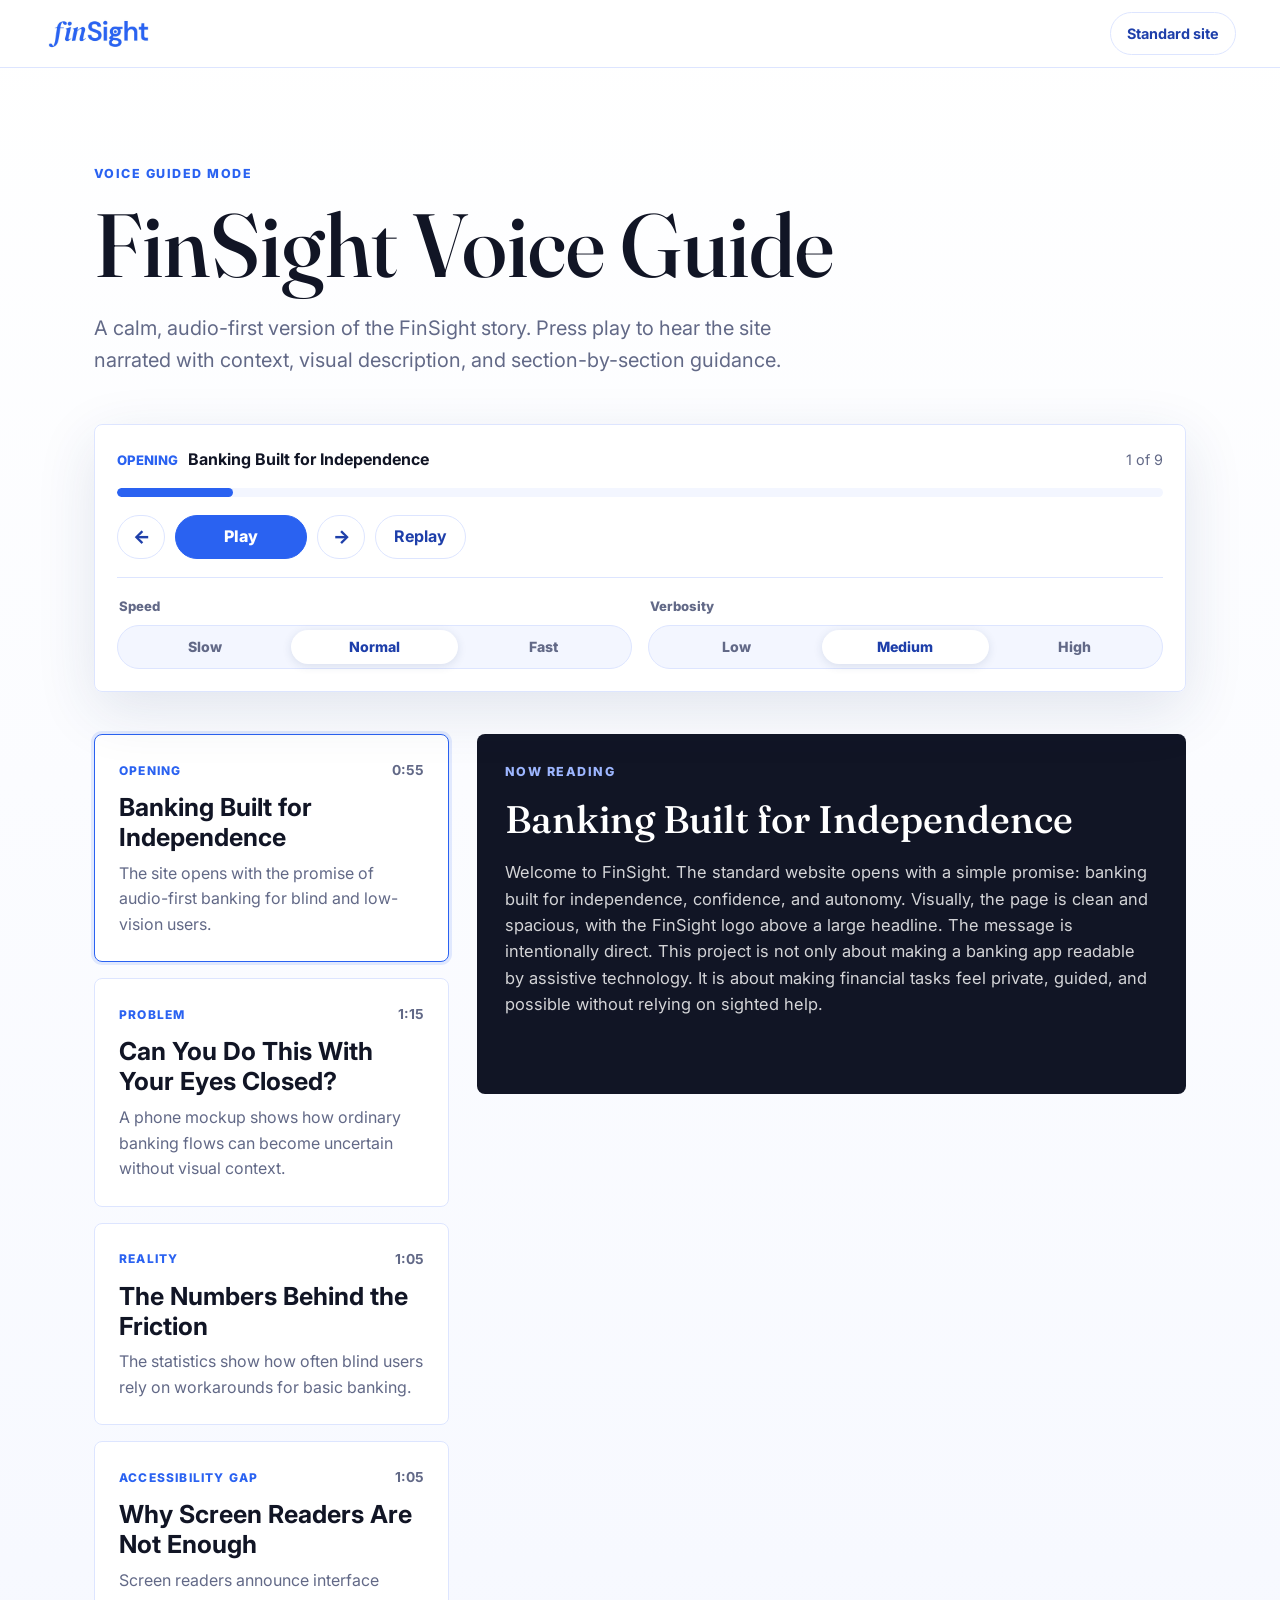
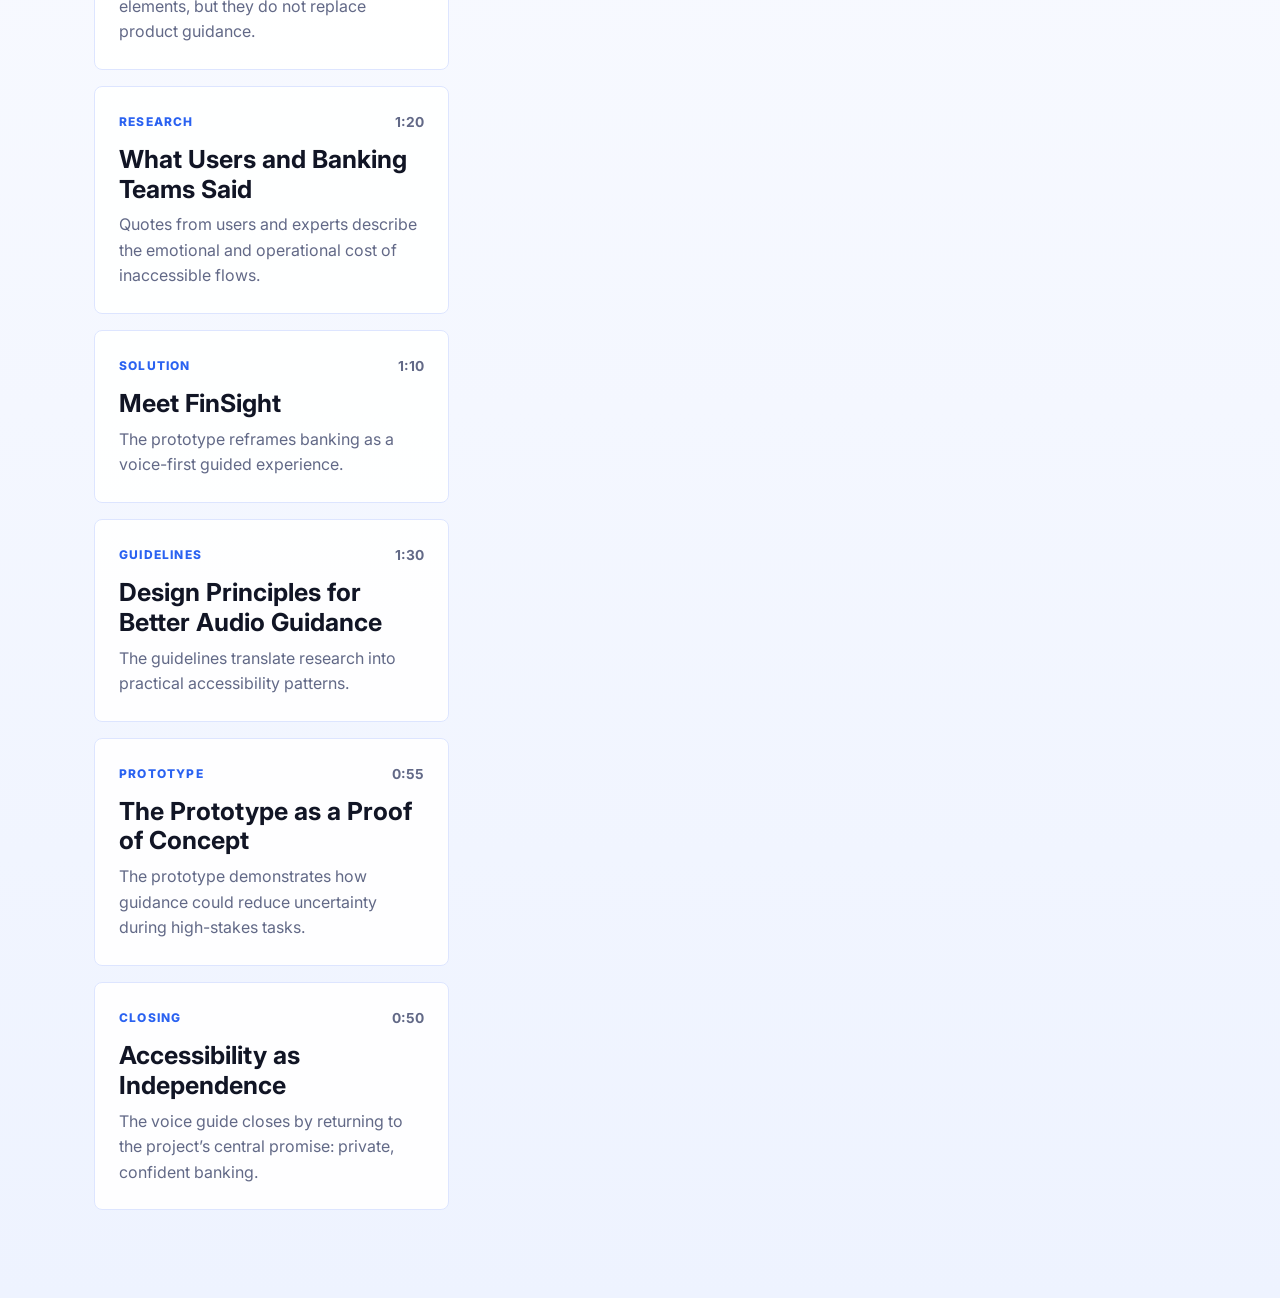
==== voice.html @ aa43a0c4 "Change layout" ====
<!DOCTYPE html>
<html lang="en">
<head>
  <meta charset="UTF-8" />
  <meta name="viewport" content="width=device-width, initial-scale=1.0" />
  <title>FinSight Voice Guide</title>
  <link rel="preconnect" href="https://fonts.googleapis.com">
  <link rel="preconnect" href="https://fonts.gstatic.com" crossorigin>
  <link href="https://fonts.googleapis.com/css2?family=Fraunces:wght@500&family=Inter:wght@400;500;600;700;800&display=swap" rel="stylesheet">
  <link rel="stylesheet" href="voice.css" />
</head>
<body>
  <a class="skip-link" href="#voice-sections">Skip to sections</a>

  <header class="voice-topbar">
    <a class="voice-brand" href="index.html" aria-label="FinSight standard site">
      <img src="assets/logo.jpeg" alt="FinSight" class="voice-logo" />
    </a>
    <a class="standard-link" href="index.html" data-action-label="exit">Standard site</a>
  </header>

  <main class="voice-page">
    <section class="voice-hero" aria-labelledby="voice-title">
      <p class="voice-eyebrow" id="voice-eyebrow"></p>
      <h1 id="voice-title"></h1>
      <p class="voice-intro" id="voice-intro"></p>
    </section>

    <section class="player-shell" aria-label="Voice guide player">
      <div class="player-status" aria-live="polite">
        <span id="status-kicker"></span>
        <strong id="status-title"></strong>
        <span id="status-progress"></span>
      </div>

      <div class="progress-track" aria-hidden="true">
        <div class="progress-fill" id="progress-fill"></div>
      </div>

      <div class="player-controls" id="player-controls" aria-label="Voice guide controls">
        <button class="icon-button" type="button" id="previous-button" aria-label="Previous section" title="Previous section">
          <span aria-hidden="true">←</span>
        </button>
        <button class="primary-button" type="button" id="play-button">
          <span id="play-label">Play</span>
        </button>
        <button class="icon-button" type="button" id="next-button" aria-label="Next section" title="Next section">
          <span aria-hidden="true">→</span>
        </button>
        <button class="text-button" type="button" id="replay-button">Replay</button>
      </div>

      <div class="voice-settings" aria-label="Voice settings">
        <fieldset class="setting-group">
          <legend id="speed-label">Speed</legend>
          <div class="segmented-control" id="speed-control"></div>
        </fieldset>
        <fieldset class="setting-group">
          <legend id="verbosity-label">Verbosity</legend>
          <div class="segmented-control" id="verbosity-control"></div>
        </fieldset>
      </div>

      <p class="speech-warning" id="speech-warning" hidden></p>
    </section>

    <section class="reader-layout" aria-label="Voice guided content">
      <div class="section-list" id="voice-sections" aria-label="Voice guide sections"></div>

      <aside class="transcript-panel" aria-labelledby="transcript-heading">
        <p class="panel-label">Now Reading</p>
        <h2 id="transcript-heading"></h2>
        <p class="transcript-text" id="transcript-text"></p>
      </aside>
    </section>
  </main>

  <script src="./content.js?v=2"></script>
  <script src="./voice.js?v=1"></script>
</body>
</html>
---- voice.css ----
:root {
  --blue: #2A62F1;
  --blue-dark: #1E3FAA;
  --ink: #111525;
  --text: #252945;
  --muted: #626987;
  --quiet: #F3F6FF;
  --panel: #FFFFFF;
  --border: #DDE5FF;
  --focus: #0A7CFF;
  --shadow: 0 18px 60px rgba(31, 54, 105, 0.12);
  --font-display: 'Fraunces', Georgia, serif;
  --font-sans: 'Inter', system-ui, sans-serif;
  --nav-h: 68px;
}

*, *::before, *::after { box-sizing: border-box; }

html { scroll-behavior: smooth; }

body {
  margin: 0;
  background: linear-gradient(180deg, #FFFFFF 0%, #F7F9FF 54%, #EEF3FF 100%);
  color: var(--text);
  font-family: var(--font-sans);
  line-height: 1.6;
}

button,
a {
  font: inherit;
}

button:focus-visible,
a:focus-visible {
  outline: 3px solid var(--focus);
  outline-offset: 4px;
}

.skip-link {
  background: var(--ink);
  color: #fff;
  left: 24px;
  padding: 10px 14px;
  position: fixed;
  top: 14px;
  transform: translateY(-150%);
  z-index: 100;
}

.skip-link:focus {
  transform: translateY(0);
}

.voice-topbar {
  align-items: center;
  background: rgba(255, 255, 255, 0.92);
  border-bottom: 1px solid var(--border);
  display: flex;
  height: var(--nav-h);
  justify-content: space-between;
  left: 0;
  padding: 0 44px;
  position: sticky;
  right: 0;
  top: 0;
  z-index: 20;
}

.voice-brand {
  align-items: center;
  display: inline-flex;
}

.voice-logo {
  height: 34px;
  width: auto;
}

.standard-link {
  border: 1px solid var(--border);
  border-radius: 999px;
  color: var(--blue-dark);
  font-size: 0.9rem;
  font-weight: 700;
  padding: 9px 16px;
  text-decoration: none;
}

.voice-page {
  margin: 0 auto;
  max-width: 1180px;
  padding: 60px 44px 88px;
}

.voice-hero {
  max-width: 790px;
  padding: 36px 0 30px;
}

.voice-eyebrow,
.panel-label {
  color: var(--blue);
  font-size: 0.78rem;
  font-weight: 800;
  letter-spacing: 0.12em;
  margin: 0 0 16px;
  text-transform: uppercase;
}

.voice-hero h1 {
  color: var(--ink);
  font-family: var(--font-display);
  font-size: clamp(2.7rem, 7vw, 5.7rem);
  font-weight: 500;
  letter-spacing: 0;
  line-height: 1;
  margin: 0 0 22px;
}

.voice-intro {
  color: var(--muted);
  font-size: clamp(1.05rem, 2vw, 1.25rem);
  margin: 0;
  max-width: 720px;
}

.player-shell {
  background: rgba(255, 255, 255, 0.96);
  border: 1px solid var(--border);
  border-radius: 8px;
  box-shadow: var(--shadow);
  margin: 18px 0 42px;
  padding: 22px;
  position: sticky;
  top: calc(var(--nav-h) + 18px);
  z-index: 10;
}

.player-status {
  align-items: baseline;
  display: flex;
  flex-wrap: wrap;
  gap: 10px;
  margin-bottom: 16px;
}

.player-status span:first-child {
  color: var(--blue);
  font-size: 0.82rem;
  font-weight: 800;
  text-transform: uppercase;
}

.player-status strong {
  color: var(--ink);
  font-size: 1rem;
}

#status-progress {
  color: var(--muted);
  font-size: 0.9rem;
  margin-left: auto;
}

.progress-track {
  background: var(--quiet);
  border-radius: 999px;
  height: 9px;
  overflow: hidden;
}

.progress-fill {
  background: var(--blue);
  border-radius: inherit;
  height: 100%;
  transition: width 0.25s ease;
  width: 0;
}

.player-controls {
  align-items: center;
  display: flex;
  flex-wrap: wrap;
  gap: 10px;
  margin-top: 18px;
}

.voice-settings {
  border-top: 1px solid var(--border);
  display: grid;
  gap: 16px;
  grid-template-columns: repeat(2, minmax(0, 1fr));
  margin-top: 18px;
  padding-top: 18px;
}

.setting-group {
  border: 0;
  margin: 0;
  min-width: 0;
  padding: 0;
}

.setting-group legend {
  color: var(--muted);
  font-size: 0.82rem;
  font-weight: 800;
  margin-bottom: 8px;
}

.segmented-control {
  background: var(--quiet);
  border: 1px solid var(--border);
  border-radius: 999px;
  display: grid;
  gap: 3px;
  grid-template-columns: repeat(3, minmax(0, 1fr));
  padding: 4px;
}

.segment-button {
  background: transparent;
  border: 0;
  border-radius: 999px;
  color: var(--muted);
  cursor: pointer;
  font-size: 0.88rem;
  font-weight: 800;
  min-height: 34px;
  padding: 0 10px;
}

.segment-button.is-active {
  background: #fff;
  box-shadow: 0 2px 10px rgba(31, 54, 105, 0.12);
  color: var(--blue-dark);
}

.icon-button,
.primary-button,
.text-button {
  border: 1px solid var(--border);
  border-radius: 999px;
  cursor: pointer;
  min-height: 44px;
}

.icon-button:disabled,
.primary-button:disabled,
.text-button:disabled {
  cursor: not-allowed;
  opacity: 0.55;
}

.icon-button {
  align-items: center;
  background: var(--panel);
  color: var(--blue-dark);
  display: inline-flex;
  font-size: 1.15rem;
  font-weight: 800;
  justify-content: center;
  width: 48px;
}

.primary-button {
  background: var(--blue);
  border-color: var(--blue);
  color: #fff;
  font-weight: 800;
  min-width: 132px;
  padding: 0 28px;
}

.text-button {
  background: var(--panel);
  color: var(--blue-dark);
  font-weight: 700;
  padding: 0 18px;
}

.speech-warning {
  background: #FFF8E8;
  border: 1px solid #F1D189;
  border-radius: 8px;
  color: #694B00;
  margin: 16px 0 0;
  padding: 12px 14px;
}

.reader-layout {
  align-items: start;
  display: grid;
  gap: 28px;
  grid-template-columns: minmax(280px, 1fr) minmax(0, 2fr);
}

.transcript-panel {
  background: var(--ink);
  border-radius: 8px;
  color: #fff;
  min-height: 360px;
  padding: 28px;
  position: sticky;
  top: calc(var(--nav-h) + 190px);
}

.transcript-panel .panel-label {
  color: #9DB6FF;
}

.transcript-panel h2 {
  font-family: var(--font-display);
  font-size: clamp(1.7rem, 3vw, 2.4rem);
  font-weight: 500;
  letter-spacing: 0;
  line-height: 1.12;
  margin: 0 0 18px;
}

.transcript-text {
  color: rgba(255, 255, 255, 0.82);
  font-size: 1.03rem;
  margin: 0;
}

.section-list {
  display: grid;
  gap: 16px;
  position: sticky;
  top: calc(var(--nav-h) + 190px);
}

.voice-section-card {
  background: rgba(255, 255, 255, 0.9);
  border: 1px solid var(--border);
  border-radius: 8px;
  cursor: pointer;
  padding: 24px;
  text-align: left;
  transition: background 0.2s ease, border-color 0.2s ease, box-shadow 0.2s ease, transform 0.2s ease;
  width: 100%;
}

.voice-section-card:hover {
  border-color: rgba(42, 98, 241, 0.5);
  transform: translateY(-1px);
}

.voice-section-card.is-active {
  background: #fff;
  border-color: var(--blue);
  box-shadow: 0 0 0 3px rgba(42, 98, 241, 0.12);
}

.section-card-top {
  align-items: center;
  display: flex;
  gap: 12px;
  justify-content: space-between;
  margin-bottom: 12px;
}

.section-kicker {
  color: var(--blue);
  font-size: 0.75rem;
  font-weight: 800;
  letter-spacing: 0.1em;
  text-transform: uppercase;
}

.section-duration {
  color: var(--muted);
  font-size: 0.86rem;
  font-weight: 700;
}

.voice-section-card h3 {
  color: var(--ink);
  font-size: clamp(1.25rem, 2vw, 1.55rem);
  line-height: 1.2;
  margin: 0 0 8px;
}

.voice-section-card p {
  color: var(--muted);
  font-size: 1rem;
  margin: 0;
}

@media (max-width: 880px) {
  .voice-topbar {
    padding: 0 22px;
  }

  .voice-page {
    padding: 36px 22px 70px;
  }

  .player-shell,
  .section-list,
  .transcript-panel {
    position: static;
  }

  .reader-layout {
    grid-template-columns: 1fr;
  }

  .transcript-panel {
    order: -1;
  }
}

@media (max-width: 560px) {
  .standard-link {
    font-size: 0.82rem;
    padding: 8px 12px;
  }

  .player-controls {
    display: grid;
    grid-template-columns: 48px 1fr 48px;
  }

  .text-button {
    grid-column: 1 / -1;
  }

  .voice-settings {
    grid-template-columns: 1fr;
  }
}

@media (prefers-reduced-motion: reduce) {
  *,
  *::before,
  *::after {
    animation-duration: 0.01ms !important;
    scroll-behavior: auto !important;
    transition-duration: 0.01ms !important;
  }
}
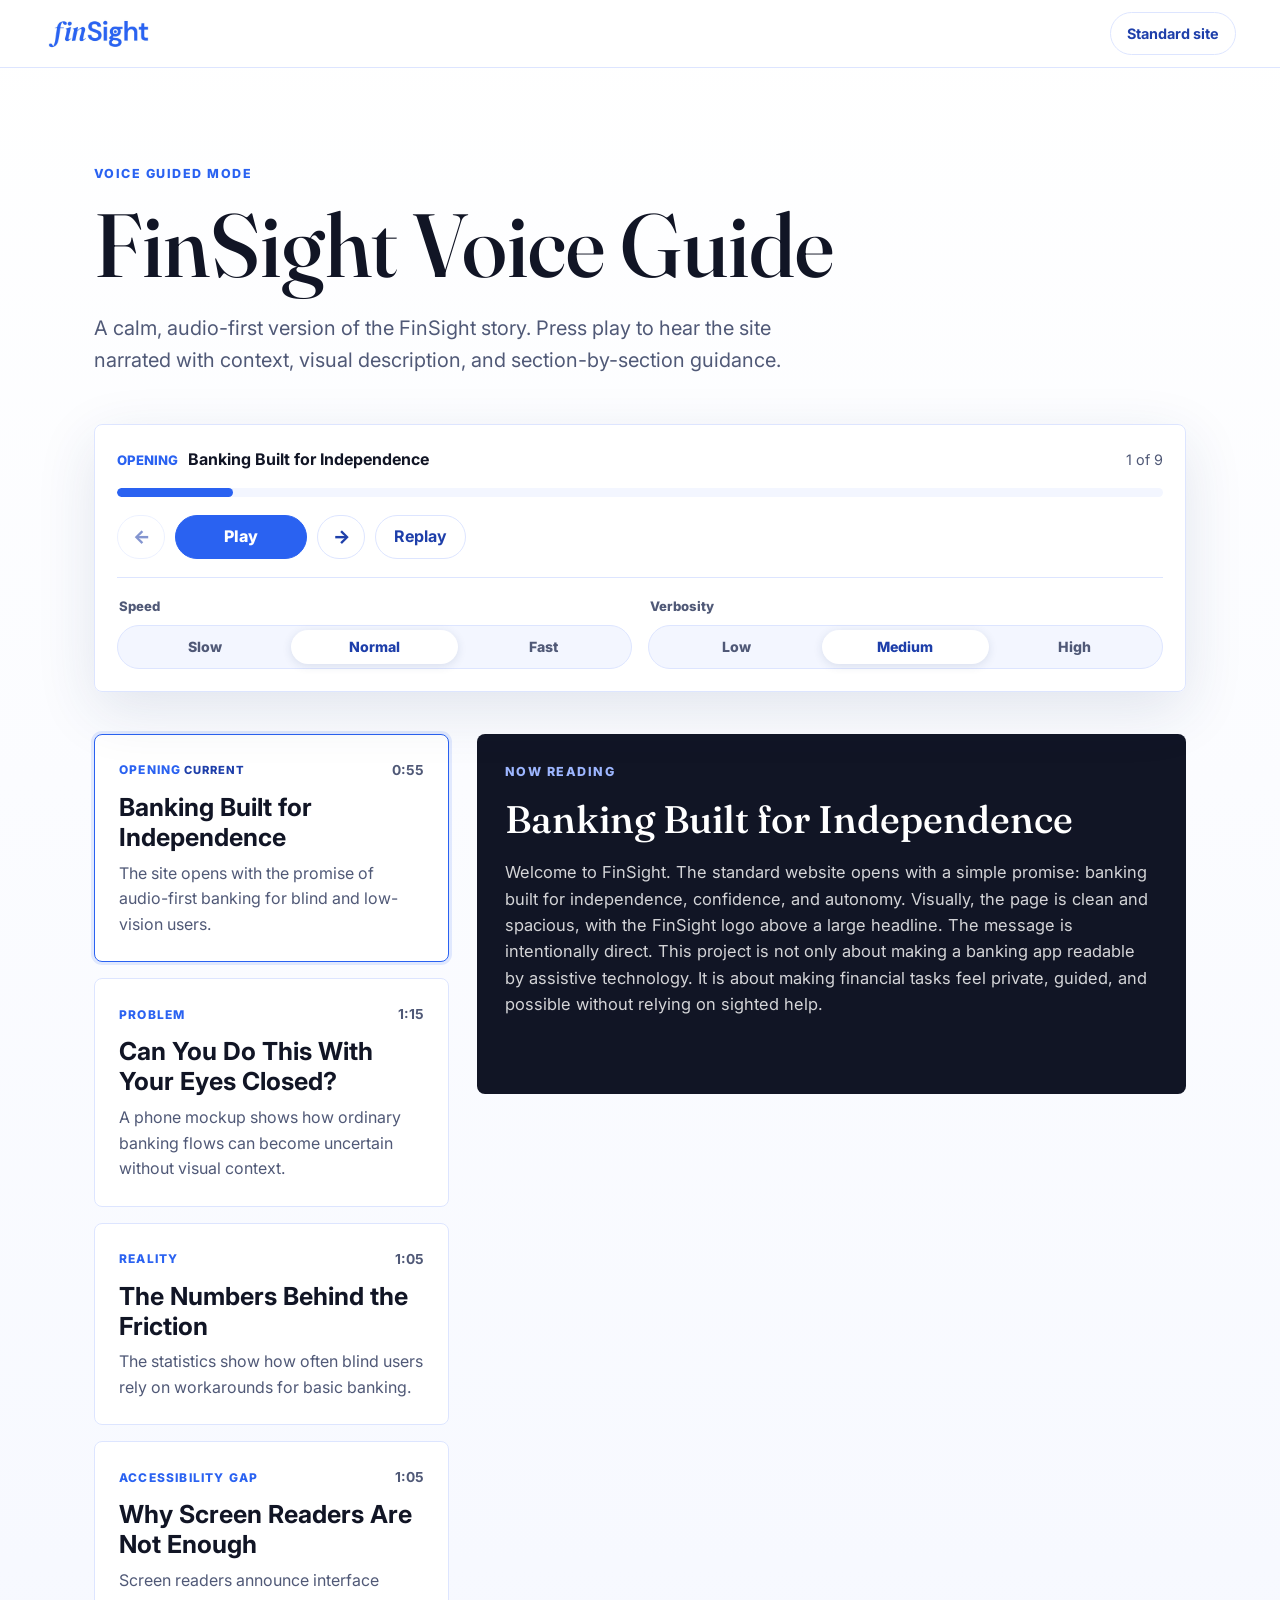
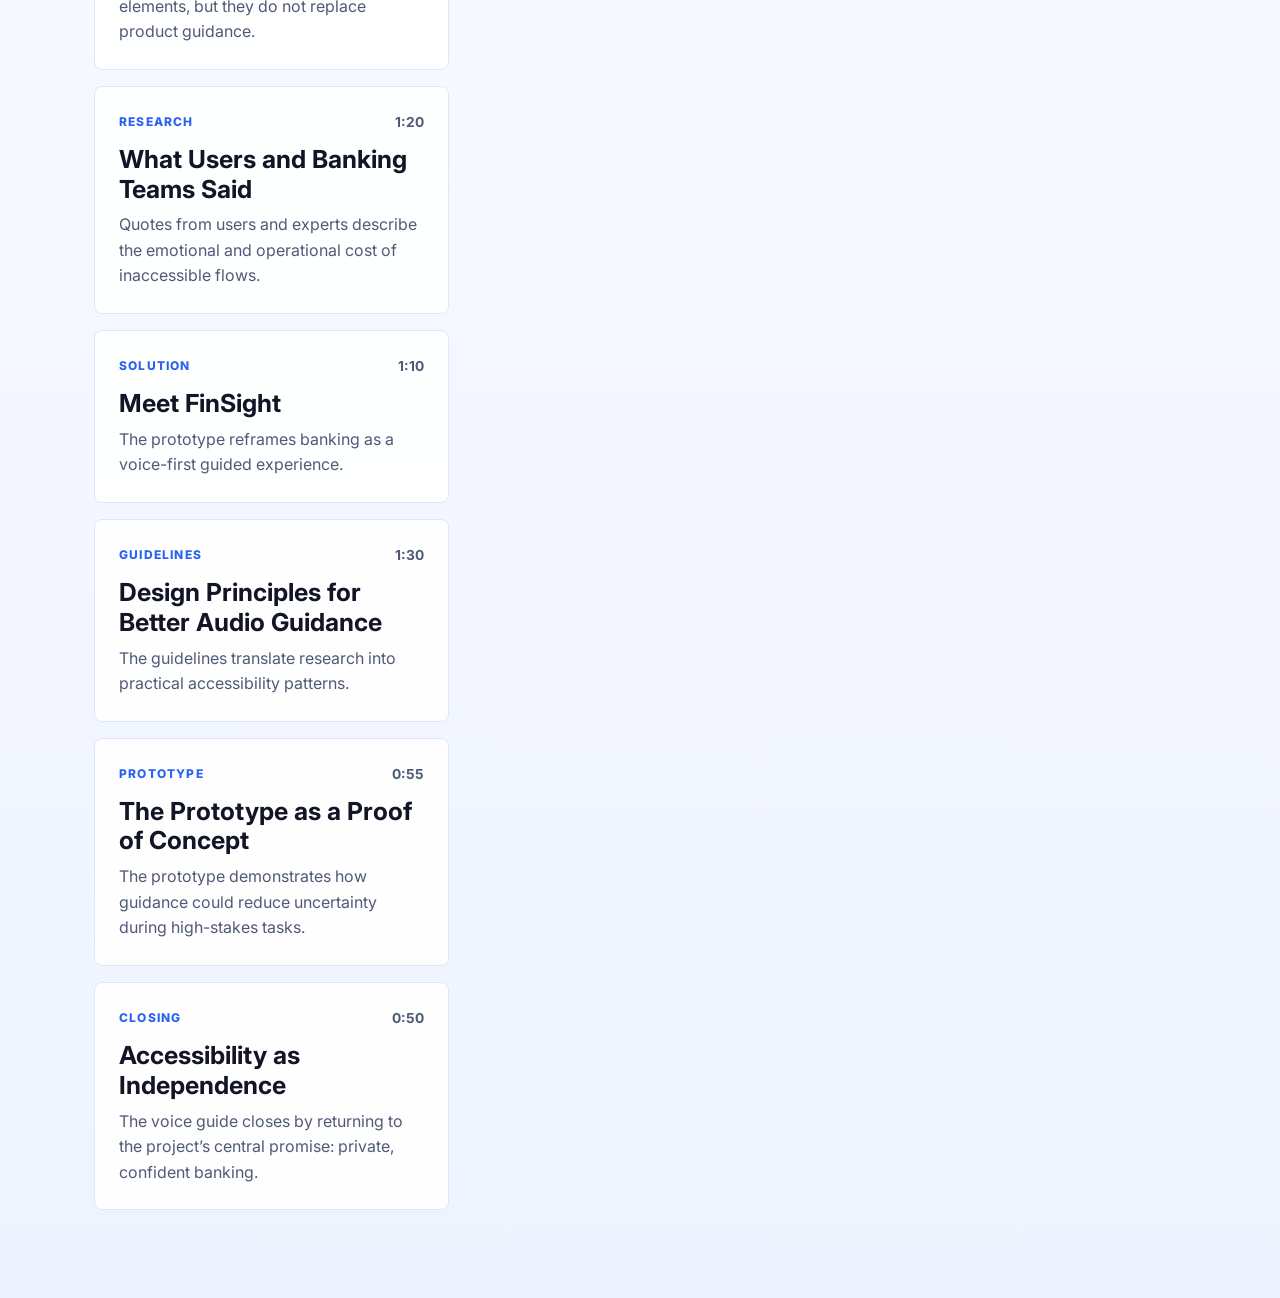
==== commit bf39b3d7: "accessibility changes in voice guided mode" ====
--- a/voice.html
+++ b/voice.html
@@ -11,6 +11,7 @@
 </head>
 <body>
   <a class="skip-link" href="#voice-sections">Skip to sections</a>
+  <a class="skip-link skip-link-secondary" href="#transcript-heading">Skip to current transcript</a>
 
   <header class="voice-topbar">
     <a class="voice-brand" href="index.html" aria-label="FinSight standard site">
@@ -26,14 +27,15 @@
       <p class="voice-intro" id="voice-intro"></p>
     </section>
 
-    <section class="player-shell" aria-label="Voice guide player">
+    <section class="player-shell" aria-labelledby="player-heading">
+      <h2 class="sr-only" id="player-heading">Voice guide player</h2>
       <div class="player-status" aria-live="polite">
         <span id="status-kicker"></span>
         <strong id="status-title"></strong>
         <span id="status-progress"></span>
       </div>
 
-      <div class="progress-track" aria-hidden="true">
+      <div class="progress-track" id="progress-track" role="progressbar" aria-valuemin="1" aria-valuemax="9" aria-valuenow="1" aria-label="Voice guide progress">
         <div class="progress-fill" id="progress-fill"></div>
       </div>
 
@@ -50,24 +52,26 @@
         <button class="text-button" type="button" id="replay-button">Replay</button>
       </div>
 
-      <div class="voice-settings" aria-label="Voice settings">
+      <div class="voice-settings" aria-labelledby="voice-settings-heading">
+        <h3 class="sr-only" id="voice-settings-heading">Voice settings</h3>
         <fieldset class="setting-group">
           <legend id="speed-label">Speed</legend>
-          <div class="segmented-control" id="speed-control"></div>
+          <div class="segmented-control" id="speed-control" role="radiogroup" aria-labelledby="speed-label"></div>
         </fieldset>
         <fieldset class="setting-group">
           <legend id="verbosity-label">Verbosity</legend>
-          <div class="segmented-control" id="verbosity-control"></div>
+          <div class="segmented-control" id="verbosity-control" role="radiogroup" aria-labelledby="verbosity-label"></div>
         </fieldset>
       </div>
 
       <p class="speech-warning" id="speech-warning" hidden></p>
     </section>
 
-    <section class="reader-layout" aria-label="Voice guided content">
-      <div class="section-list" id="voice-sections" aria-label="Voice guide sections"></div>
+    <section class="reader-layout" aria-labelledby="voice-content-heading">
+      <h2 class="sr-only" id="voice-content-heading">Voice guided content</h2>
+      <nav class="section-list" id="voice-sections" aria-label="Voice guide sections"></nav>
 
-      <aside class="transcript-panel" aria-labelledby="transcript-heading">
+      <aside class="transcript-panel" aria-labelledby="transcript-heading" aria-live="off">
         <p class="panel-label">Now Reading</p>
         <h2 id="transcript-heading"></h2>
         <p class="transcript-text" id="transcript-text"></p>
--- a/voice.css
+++ b/voice.css
@@ -3,7 +3,7 @@
   --blue-dark: #1E3FAA;
   --ink: #111525;
   --text: #252945;
-  --muted: #626987;
+  --muted: #505977;
   --quiet: #F3F6FF;
   --panel: #FFFFFF;
   --border: #DDE5FF;
@@ -48,8 +48,24 @@
   z-index: 100;
 }
 
+.skip-link-secondary {
+  left: 180px;
+}
+
 .skip-link:focus {
   transform: translateY(0);
+}
+
+.sr-only {
+  clip: rect(0 0 0 0);
+  border: 0;
+  height: 1px;
+  margin: -1px;
+  overflow: hidden;
+  padding: 0;
+  position: absolute;
+  white-space: nowrap;
+  width: 1px;
 }
 
 .voice-topbar {
@@ -231,6 +247,11 @@
   padding: 0 10px;
 }
 
+.segment-button:focus-visible {
+  outline: 3px solid var(--focus);
+  outline-offset: 3px;
+}
+
 .segment-button.is-active {
   background: #fff;
   box-shadow: 0 2px 10px rgba(31, 54, 105, 0.12);
@@ -389,6 +410,13 @@
   margin: 0;
 }
 
+.voice-section-card[aria-current="true"] .section-kicker::after {
+  content: " current";
+  color: var(--blue-dark);
+  font-size: 0.7rem;
+  letter-spacing: 0.08em;
+}
+
 @media (max-width: 880px) {
   .voice-topbar {
     padding: 0 22px;
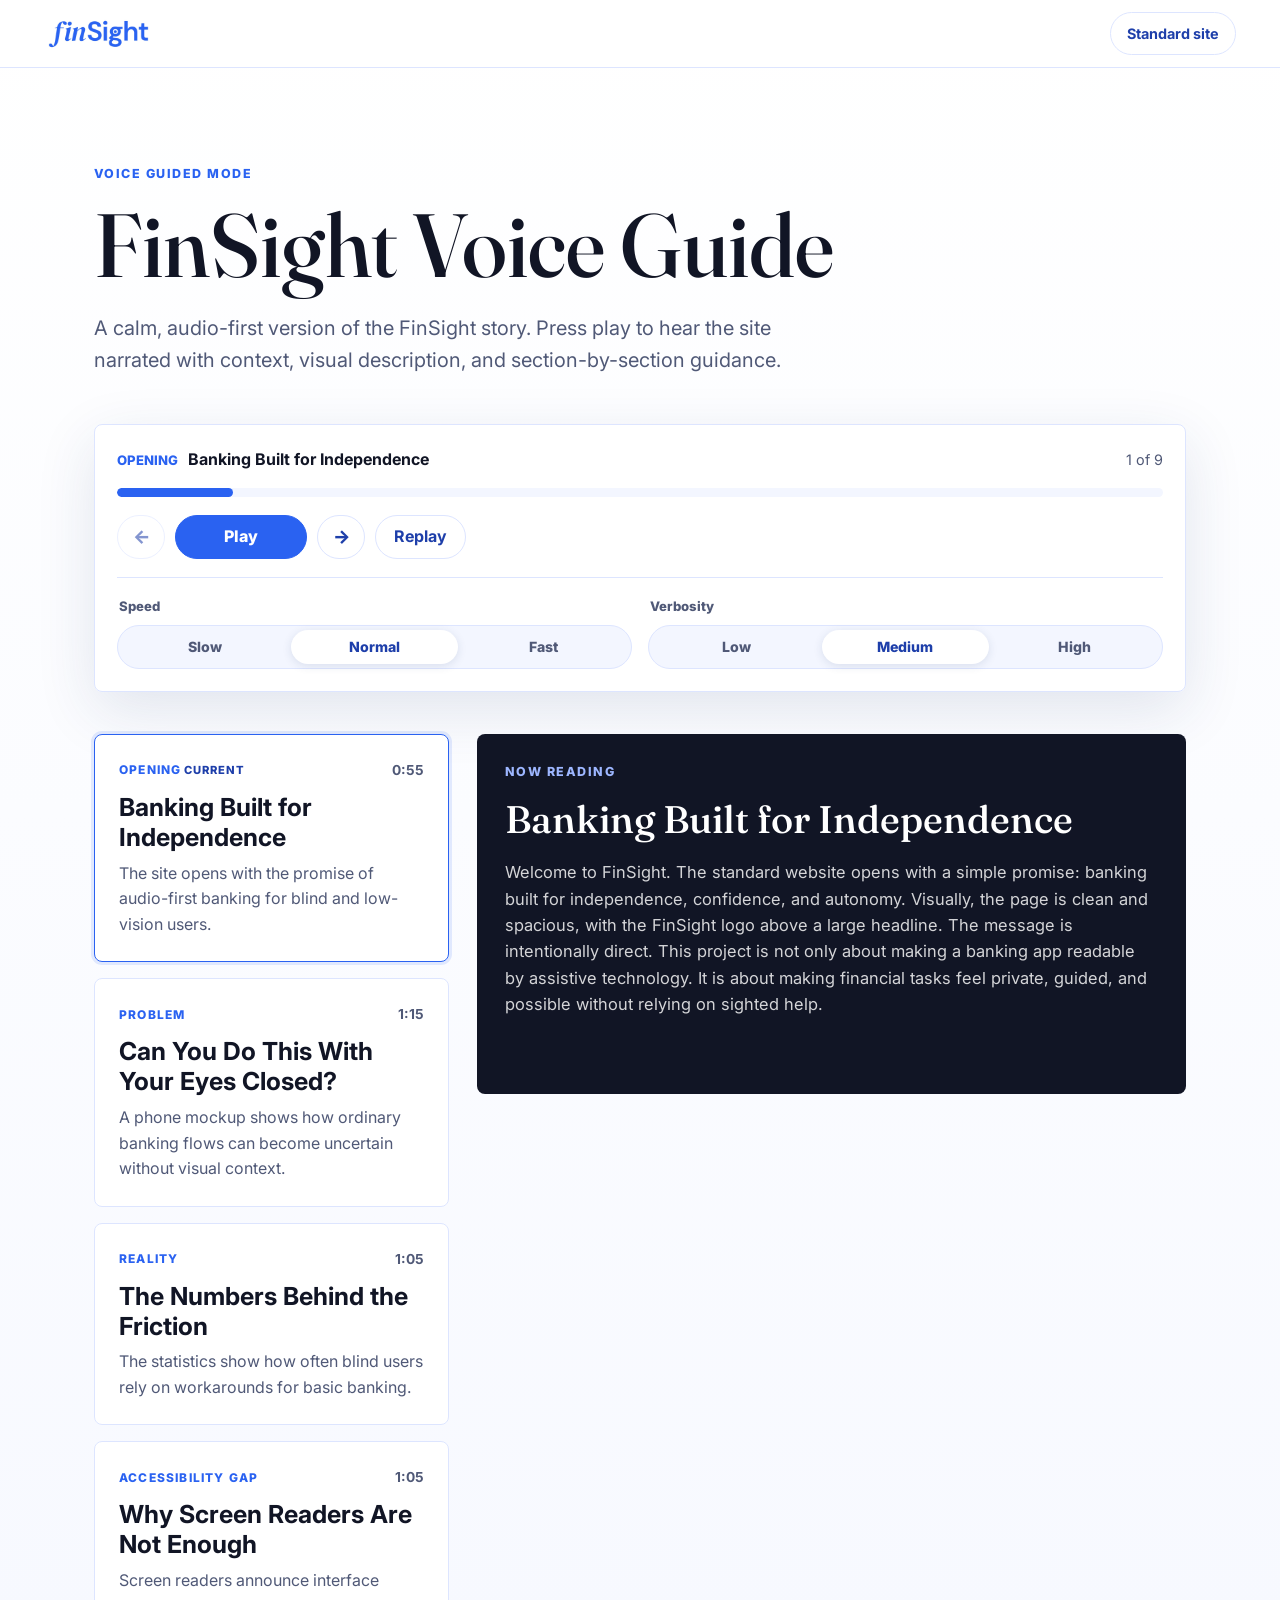
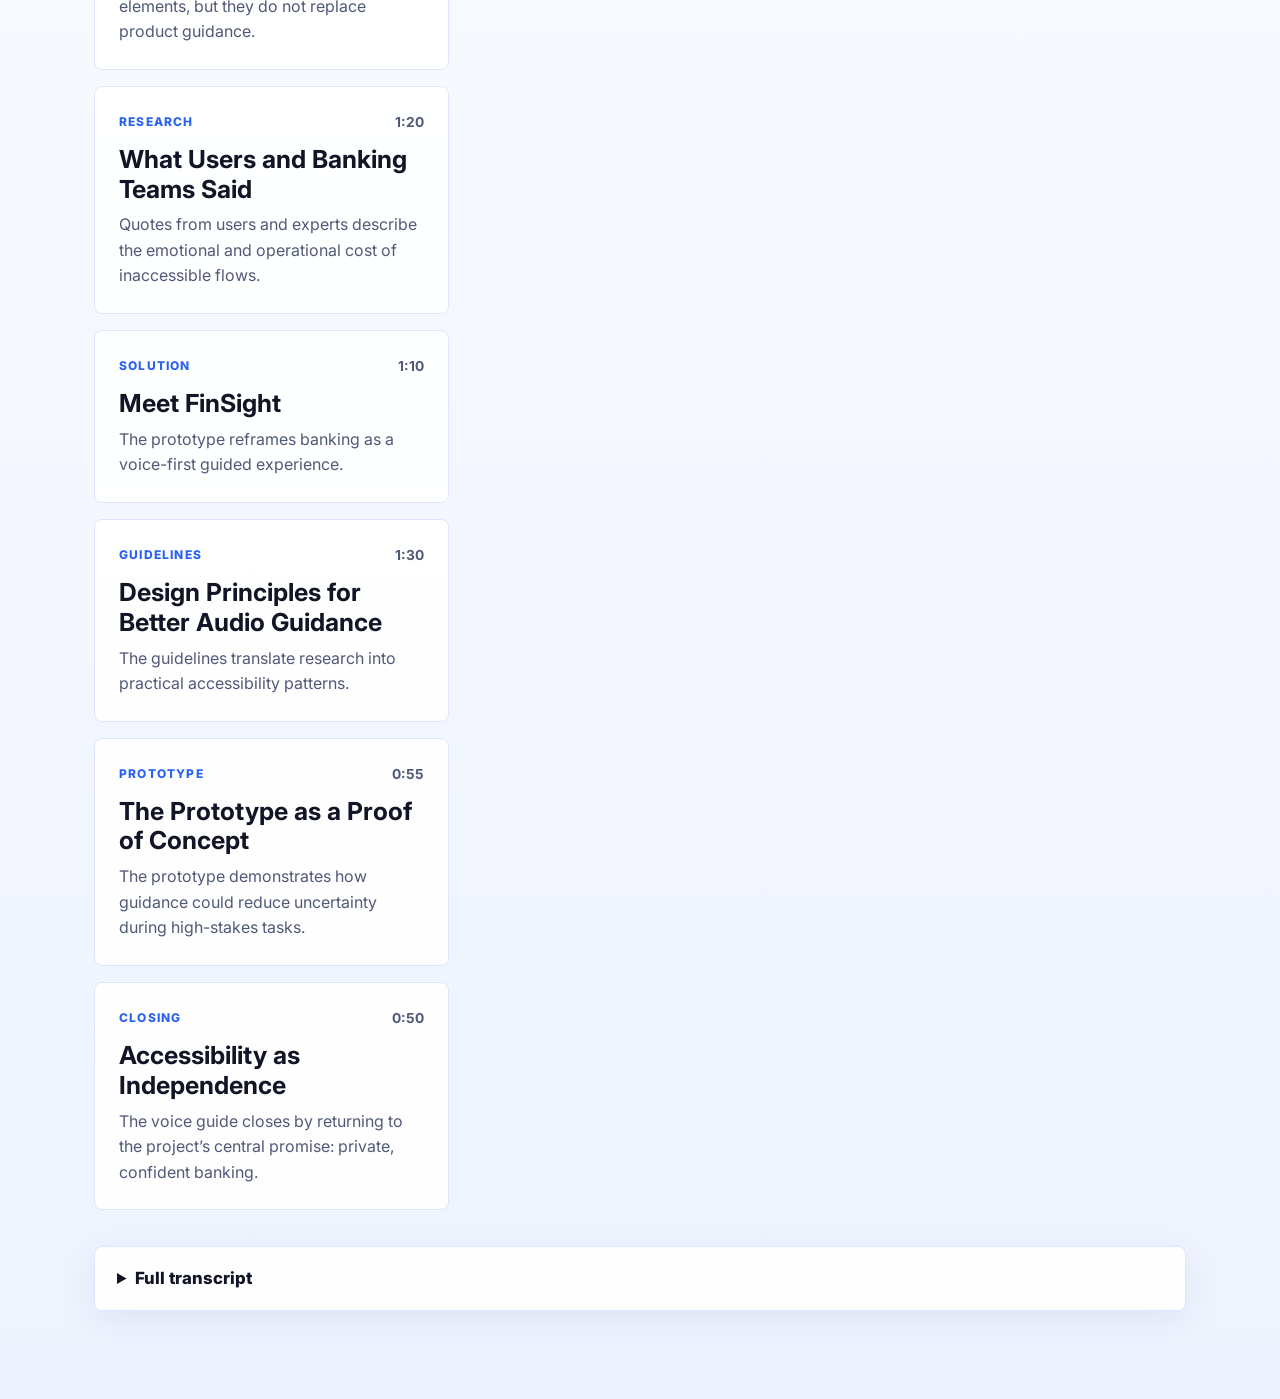
==== commit e100f0c5: "Implemented the full transcript view in voice mode." ====
--- a/voice.html
+++ b/voice.html
@@ -34,22 +34,24 @@
         <strong id="status-title"></strong>
         <span id="status-progress"></span>
       </div>
+      <p class="sr-only" id="playback-announcement" aria-live="polite" aria-atomic="true"></p>
 
       <div class="progress-track" id="progress-track" role="progressbar" aria-valuemin="1" aria-valuemax="9" aria-valuenow="1" aria-label="Voice guide progress">
         <div class="progress-fill" id="progress-fill"></div>
       </div>
 
-      <div class="player-controls" id="player-controls" aria-label="Voice guide controls">
+      <p class="sr-only" id="player-shortcuts">Keyboard shortcuts: press Space to play or pause, Left Arrow for the previous section, Right Arrow for the next section, and Escape to stop playback.</p>
+      <div class="player-controls" id="player-controls" aria-label="Voice guide controls" aria-describedby="player-shortcuts">
         <button class="icon-button" type="button" id="previous-button" aria-label="Previous section" title="Previous section">
           <span aria-hidden="true">←</span>
         </button>
-        <button class="primary-button" type="button" id="play-button">
+        <button class="primary-button" type="button" id="play-button" aria-label="Play voice guide" aria-pressed="false">
           <span id="play-label">Play</span>
         </button>
         <button class="icon-button" type="button" id="next-button" aria-label="Next section" title="Next section">
           <span aria-hidden="true">→</span>
         </button>
-        <button class="text-button" type="button" id="replay-button">Replay</button>
+        <button class="text-button" type="button" id="replay-button" aria-label="Replay current section">Replay</button>
       </div>
 
       <div class="voice-settings" aria-labelledby="voice-settings-heading">
@@ -73,10 +75,20 @@
 
       <aside class="transcript-panel" aria-labelledby="transcript-heading" aria-live="off">
         <p class="panel-label">Now Reading</p>
-        <h2 id="transcript-heading"></h2>
+        <h2 id="transcript-heading" tabindex="-1"></h2>
         <p class="transcript-text" id="transcript-text"></p>
       </aside>
     </section>
+
+    <details class="full-transcript" id="full-transcript">
+      <summary>Full transcript</summary>
+      <div class="full-transcript-body">
+        <label class="transcript-search-label" for="transcript-search">Search transcript</label>
+        <input class="transcript-search" id="transcript-search" type="search" autocomplete="off" placeholder="Search transcript" />
+        <p class="sr-only" id="transcript-search-status" aria-live="polite" aria-atomic="true"></p>
+        <div class="full-transcript-list" id="full-transcript-list"></div>
+      </div>
+    </details>
   </main>
 
   <script src="./content.js?v=2"></script>
--- a/voice.css
+++ b/voice.css
@@ -148,9 +148,6 @@
   box-shadow: var(--shadow);
   margin: 18px 0 42px;
   padding: 22px;
-  position: sticky;
-  top: calc(var(--nav-h) + 18px);
-  z-index: 10;
 }
 
 .player-status {
@@ -324,7 +321,7 @@
   min-height: 360px;
   padding: 28px;
   position: sticky;
-  top: calc(var(--nav-h) + 190px);
+  top: calc(var(--nav-h) + 24px);
 }
 
 .transcript-panel .panel-label {
@@ -340,6 +337,10 @@
   margin: 0 0 18px;
 }
 
+.transcript-panel h2:focus {
+  outline: none;
+}
+
 .transcript-text {
   color: rgba(255, 255, 255, 0.82);
   font-size: 1.03rem;
@@ -350,7 +351,7 @@
   display: grid;
   gap: 16px;
   position: sticky;
-  top: calc(var(--nav-h) + 190px);
+  top: calc(var(--nav-h) + 24px);
 }
 
 .voice-section-card {
@@ -417,6 +418,99 @@
   letter-spacing: 0.08em;
 }
 
+.full-transcript {
+  background: rgba(255, 255, 255, 0.92);
+  border: 1px solid var(--border);
+  border-radius: 8px;
+  box-shadow: 0 10px 36px rgba(31, 54, 105, 0.08);
+  margin-top: 36px;
+  overflow: hidden;
+}
+
+.full-transcript summary {
+  color: var(--ink);
+  cursor: pointer;
+  font-size: 1.05rem;
+  font-weight: 800;
+  list-style-position: inside;
+  padding: 18px 22px;
+}
+
+.full-transcript summary:focus-visible {
+  outline: 3px solid var(--focus);
+  outline-offset: -3px;
+}
+
+.full-transcript-body {
+  border-top: 1px solid var(--border);
+  padding: 22px;
+}
+
+.transcript-search-label {
+  color: var(--muted);
+  display: block;
+  font-size: 0.82rem;
+  font-weight: 800;
+  margin-bottom: 8px;
+}
+
+.transcript-search {
+  background: var(--panel);
+  border: 1px solid var(--border);
+  border-radius: 999px;
+  color: var(--text);
+  font: inherit;
+  margin-bottom: 18px;
+  min-height: 44px;
+  padding: 0 16px;
+  width: min(100%, 460px);
+}
+
+.transcript-search:focus-visible {
+  outline: 3px solid var(--focus);
+  outline-offset: 3px;
+}
+
+.full-transcript-list {
+  display: grid;
+  gap: 16px;
+}
+
+.full-transcript-list[data-empty]::before {
+  color: var(--muted);
+  content: "No transcript sections match your search.";
+  display: block;
+  padding: 12px 0;
+}
+
+.full-transcript-item {
+  border-top: 1px solid var(--border);
+  padding-top: 18px;
+}
+
+.full-transcript-item:first-child {
+  border-top: 0;
+  padding-top: 0;
+}
+
+.full-transcript-item h3 {
+  color: var(--ink);
+  font-size: clamp(1.2rem, 2vw, 1.45rem);
+  line-height: 1.22;
+  margin: 0 0 10px;
+}
+
+.full-transcript-item p {
+  color: var(--muted);
+  font-size: 1rem;
+  margin: 0;
+  max-width: 82ch;
+}
+
+.transcript-jump-button {
+  margin-top: 14px;
+}
+
 @media (max-width: 880px) {
   .voice-topbar {
     padding: 0 22px;
@@ -438,6 +532,10 @@
 
   .transcript-panel {
     order: -1;
+  }
+
+  .full-transcript {
+    margin-top: 24px;
   }
 }
 
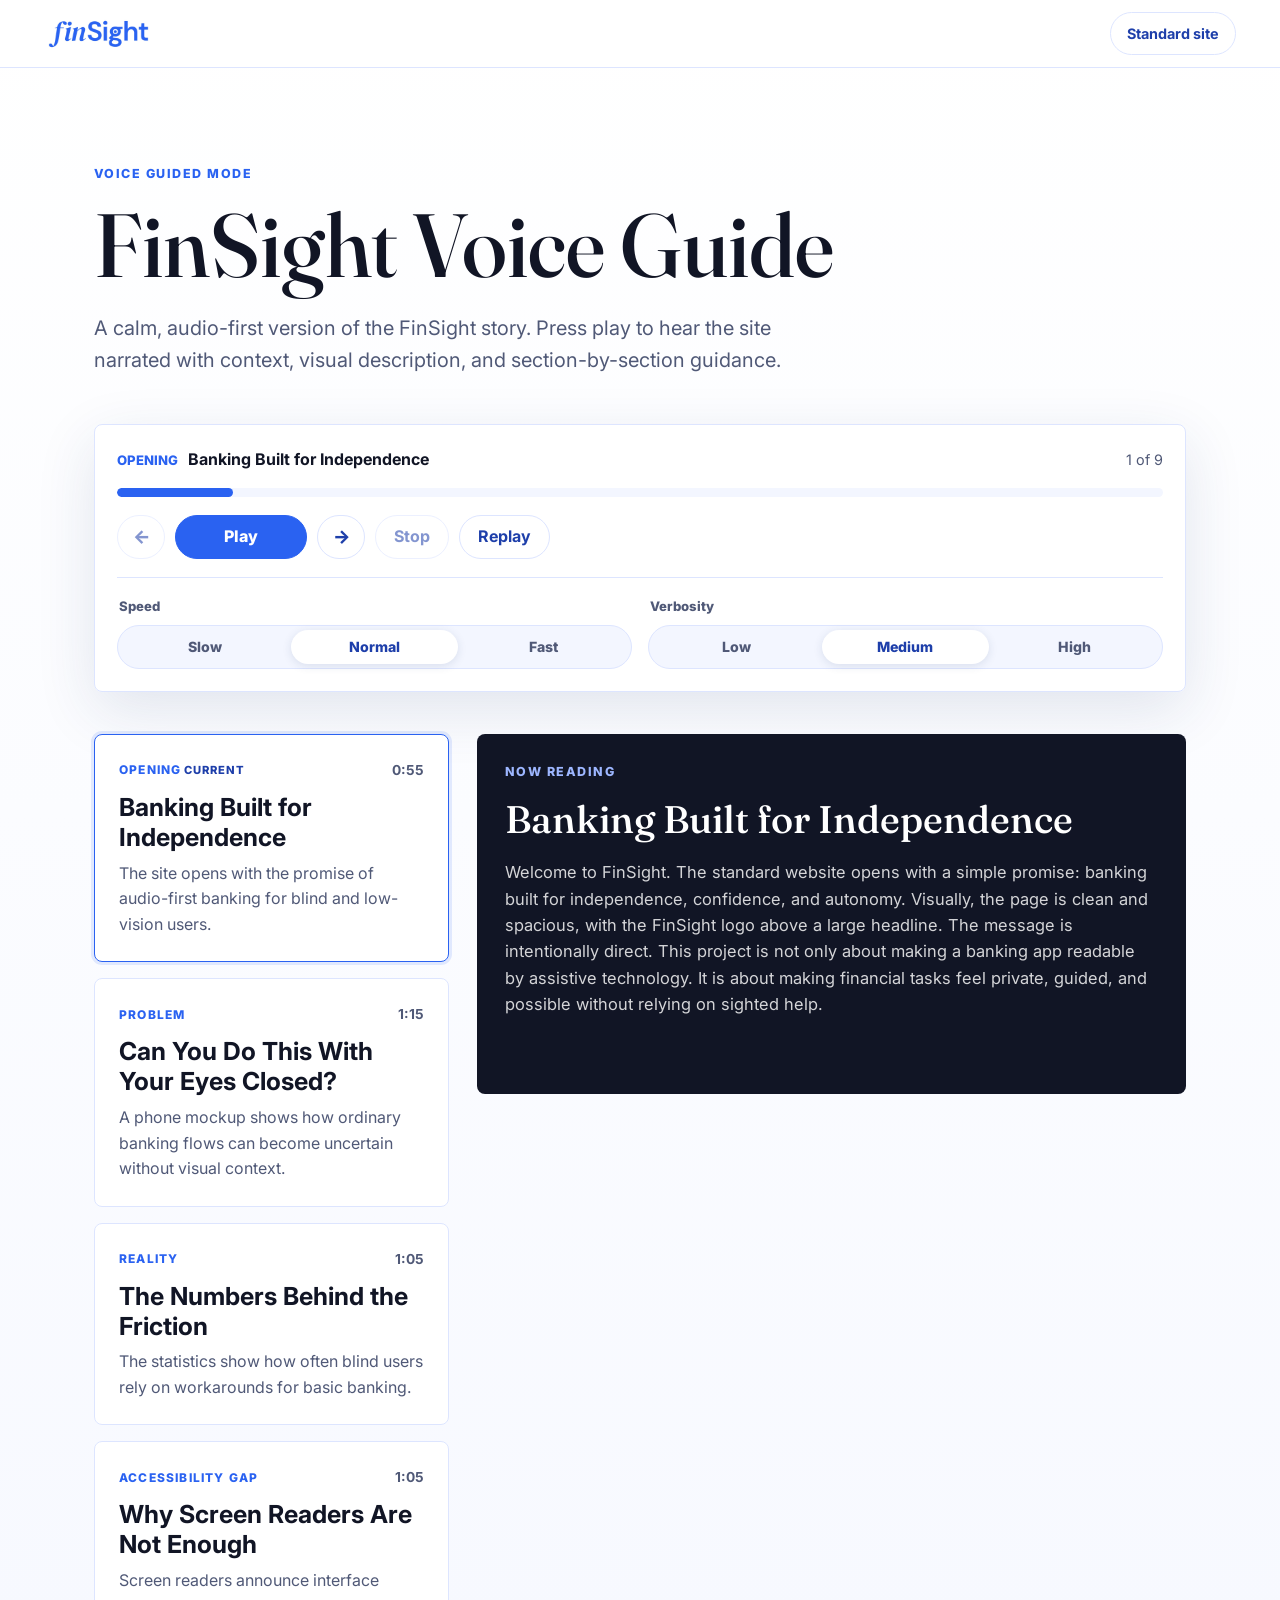
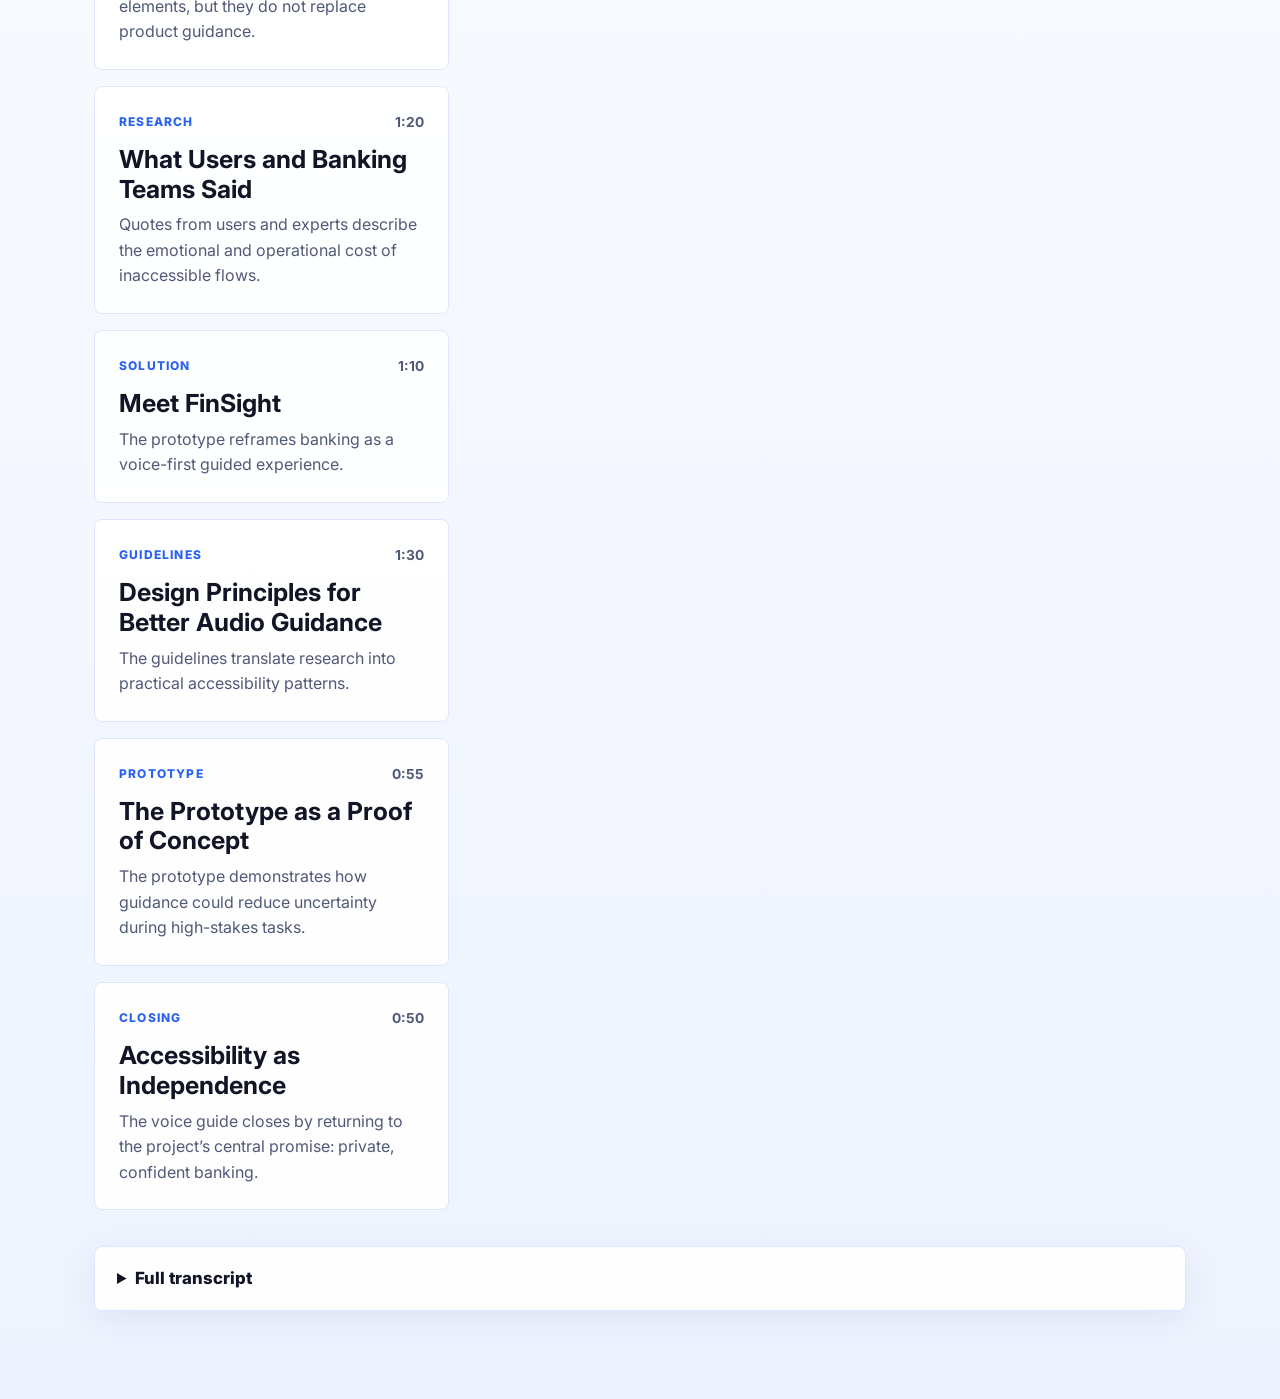
==== commit 4480230e: "Added stop button in voice mode" ====
--- a/voice.html
+++ b/voice.html
@@ -51,6 +51,7 @@
         <button class="icon-button" type="button" id="next-button" aria-label="Next section" title="Next section">
           <span aria-hidden="true">→</span>
         </button>
+        <button class="text-button" type="button" id="stop-button" aria-label="Stop voice guide" disabled>Stop</button>
         <button class="text-button" type="button" id="replay-button" aria-label="Replay current section">Replay</button>
       </div>
 
--- a/voice.css
+++ b/voice.css
@@ -550,8 +550,9 @@
     grid-template-columns: 48px 1fr 48px;
   }
 
-  .text-button {
-    grid-column: 1 / -1;
+  #stop-button,
+  #replay-button {
+    grid-column: span 3;
   }
 
   .voice-settings {
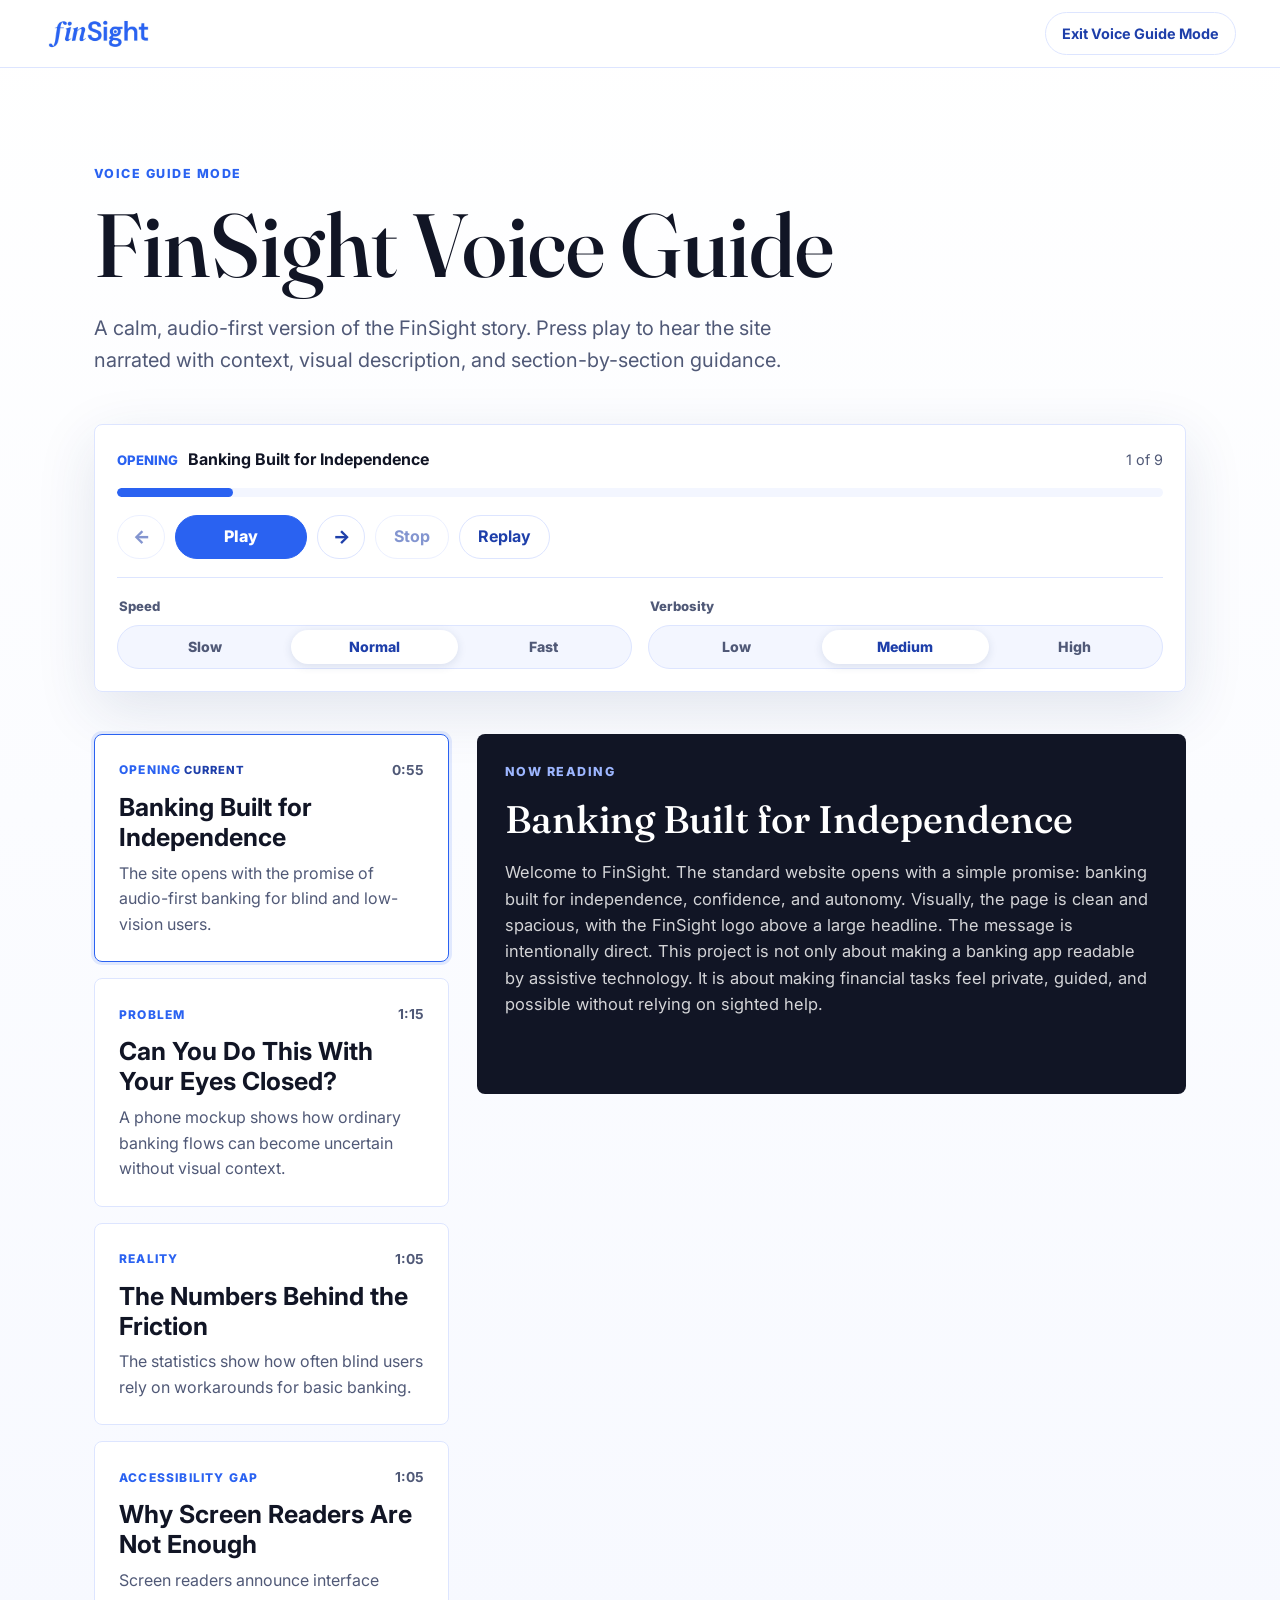
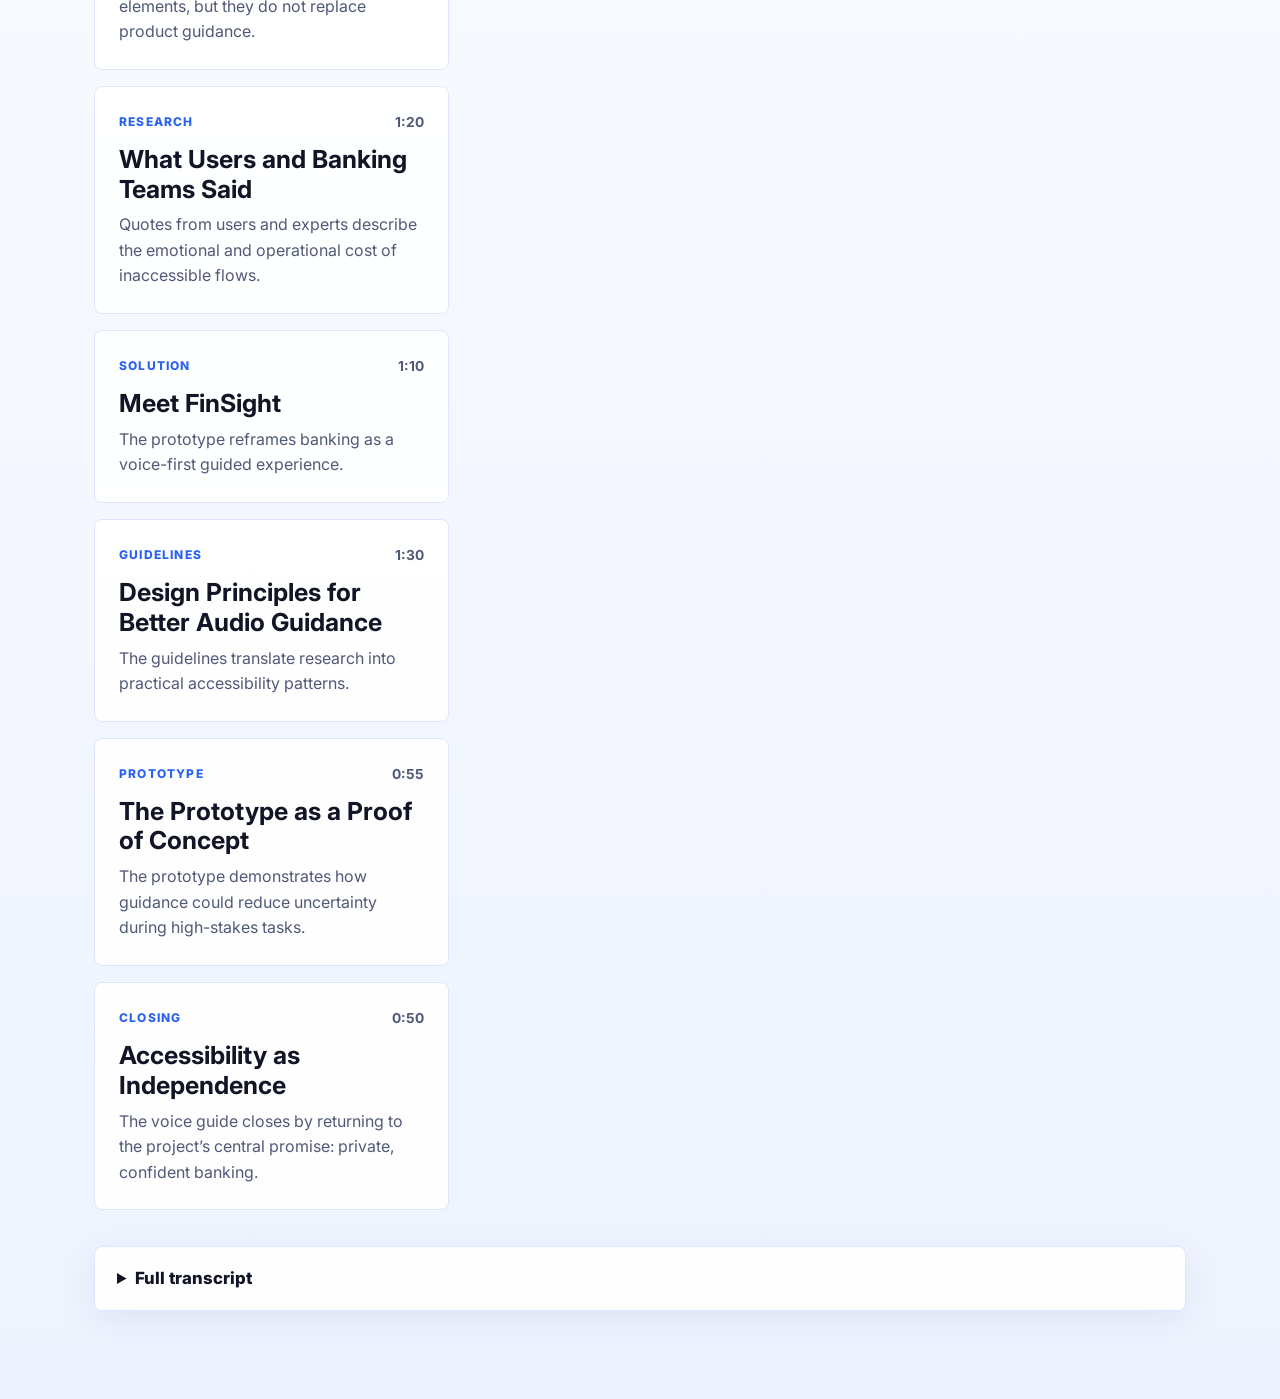
==== commit df59df9b: "integrate more suggestions" ====
--- a/voice.html
+++ b/voice.html
@@ -14,10 +14,10 @@
   <a class="skip-link skip-link-secondary" href="#transcript-heading">Skip to current transcript</a>
 
   <header class="voice-topbar">
-    <a class="voice-brand" href="index.html" aria-label="FinSight standard site">
+    <a class="voice-brand" href="index.html" aria-label="FinSight. Exit to standard site">
       <img src="assets/logo.jpeg" alt="FinSight" class="voice-logo" />
     </a>
-    <a class="standard-link" href="index.html" data-action-label="exit">Standard site</a>
+    <a class="standard-link" href="index.html" data-action-label="exit" aria-label="Exit Voice Guide Mode">Exit Voice Guide Mode</a>
   </header>
 
   <main class="voice-page">
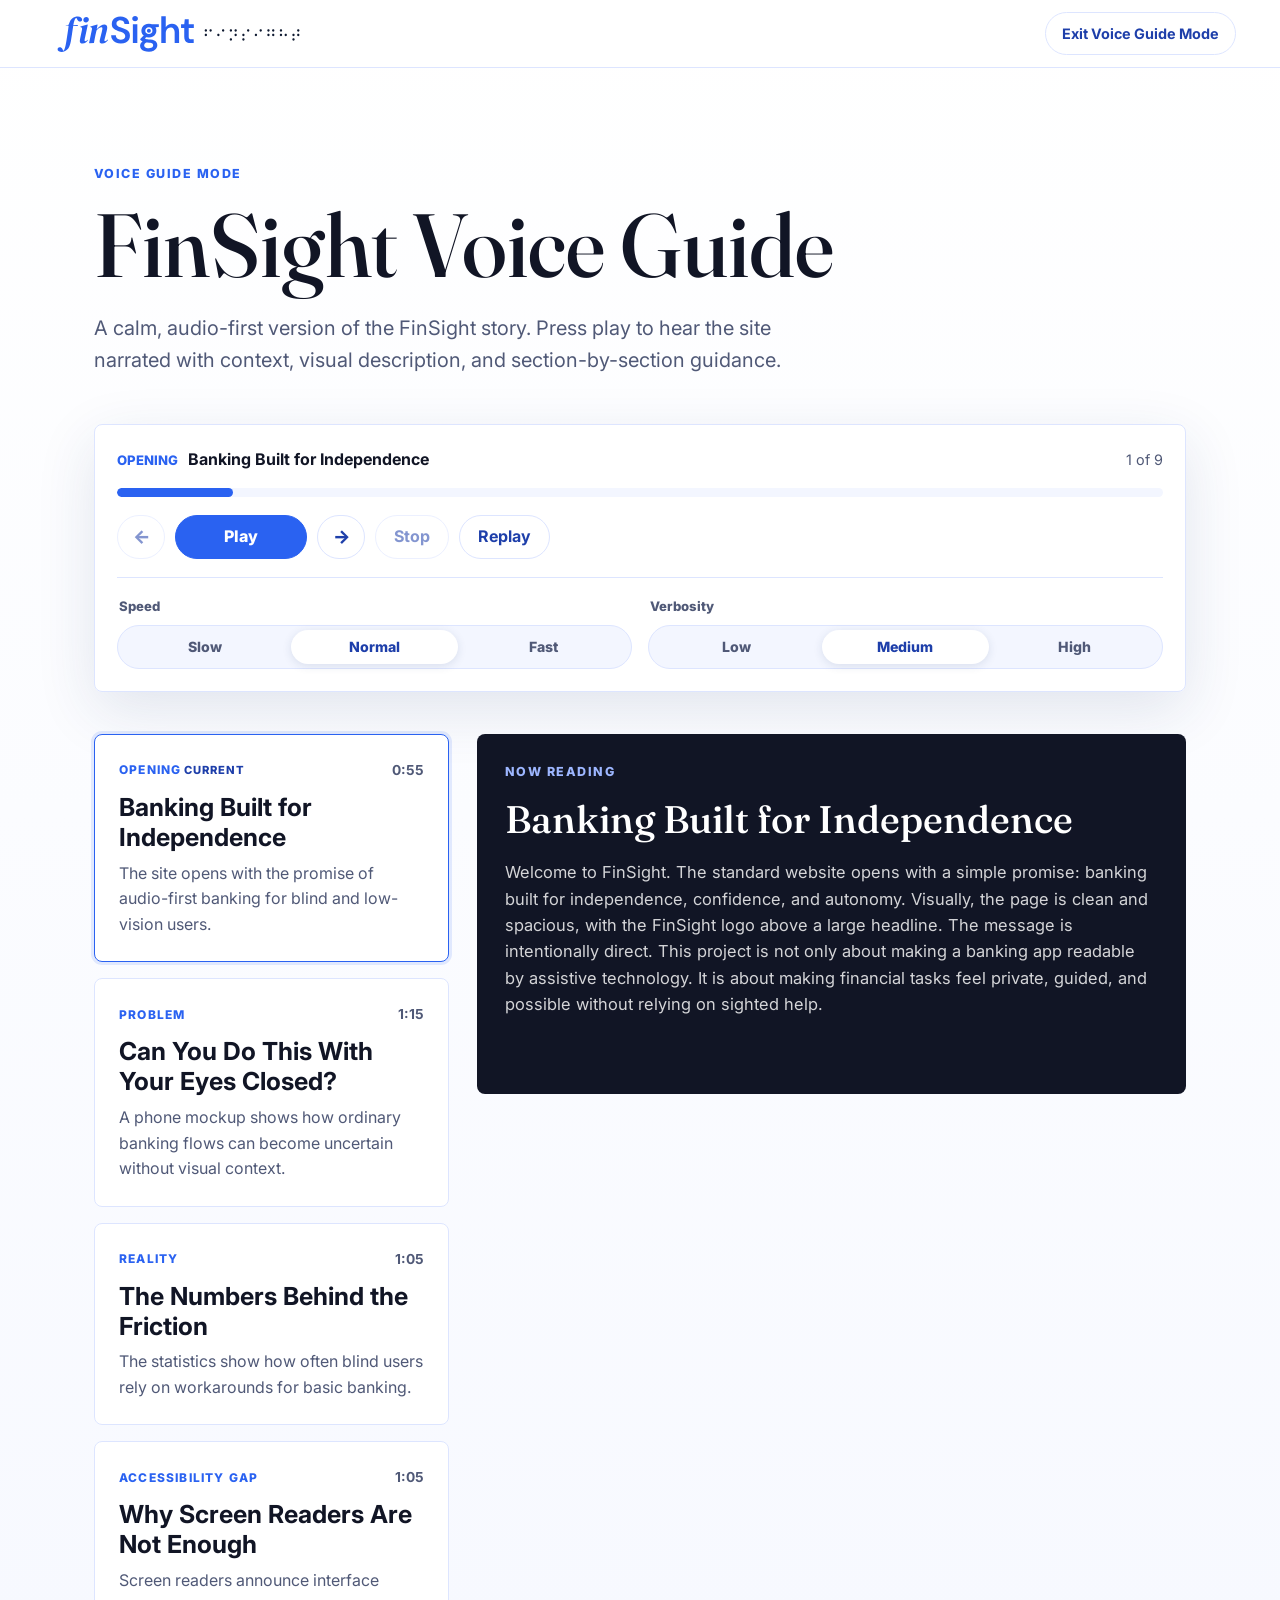
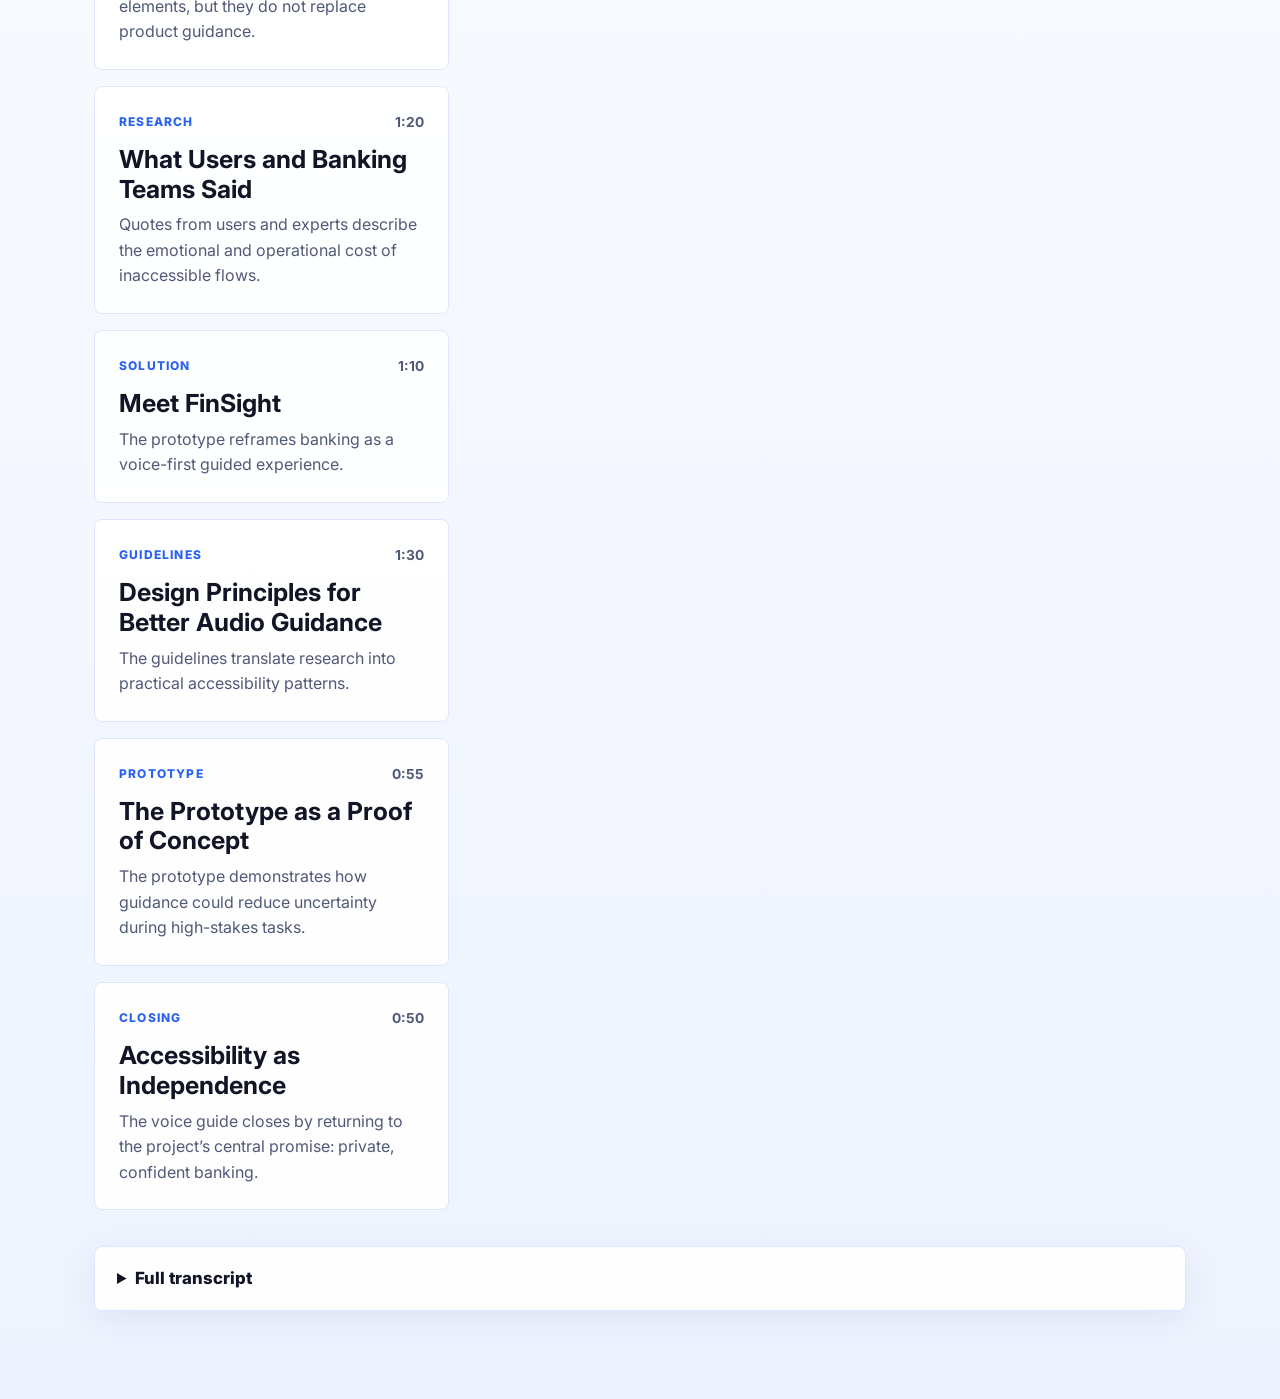
==== commit 7ead771a: "Add Finsight nwe logo" ====
--- a/voice.html
+++ b/voice.html
@@ -15,7 +15,7 @@
 
   <header class="voice-topbar">
     <a class="voice-brand" href="index.html" aria-label="FinSight. Exit to standard site">
-      <img src="assets/logo.jpeg" alt="FinSight" class="voice-logo" />
+      <img src="assets/finsightlogo.svg" alt="FinSight" class="voice-logo" />
     </a>
     <a class="standard-link" href="index.html" data-action-label="exit" aria-label="Exit Voice Guide Mode">Exit Voice Guide Mode</a>
   </header>
--- a/voice.css
+++ b/voice.css
@@ -89,7 +89,7 @@
 }
 
 .voice-logo {
-  height: 34px;
+  height: 68px;
   width: auto;
 }
 
